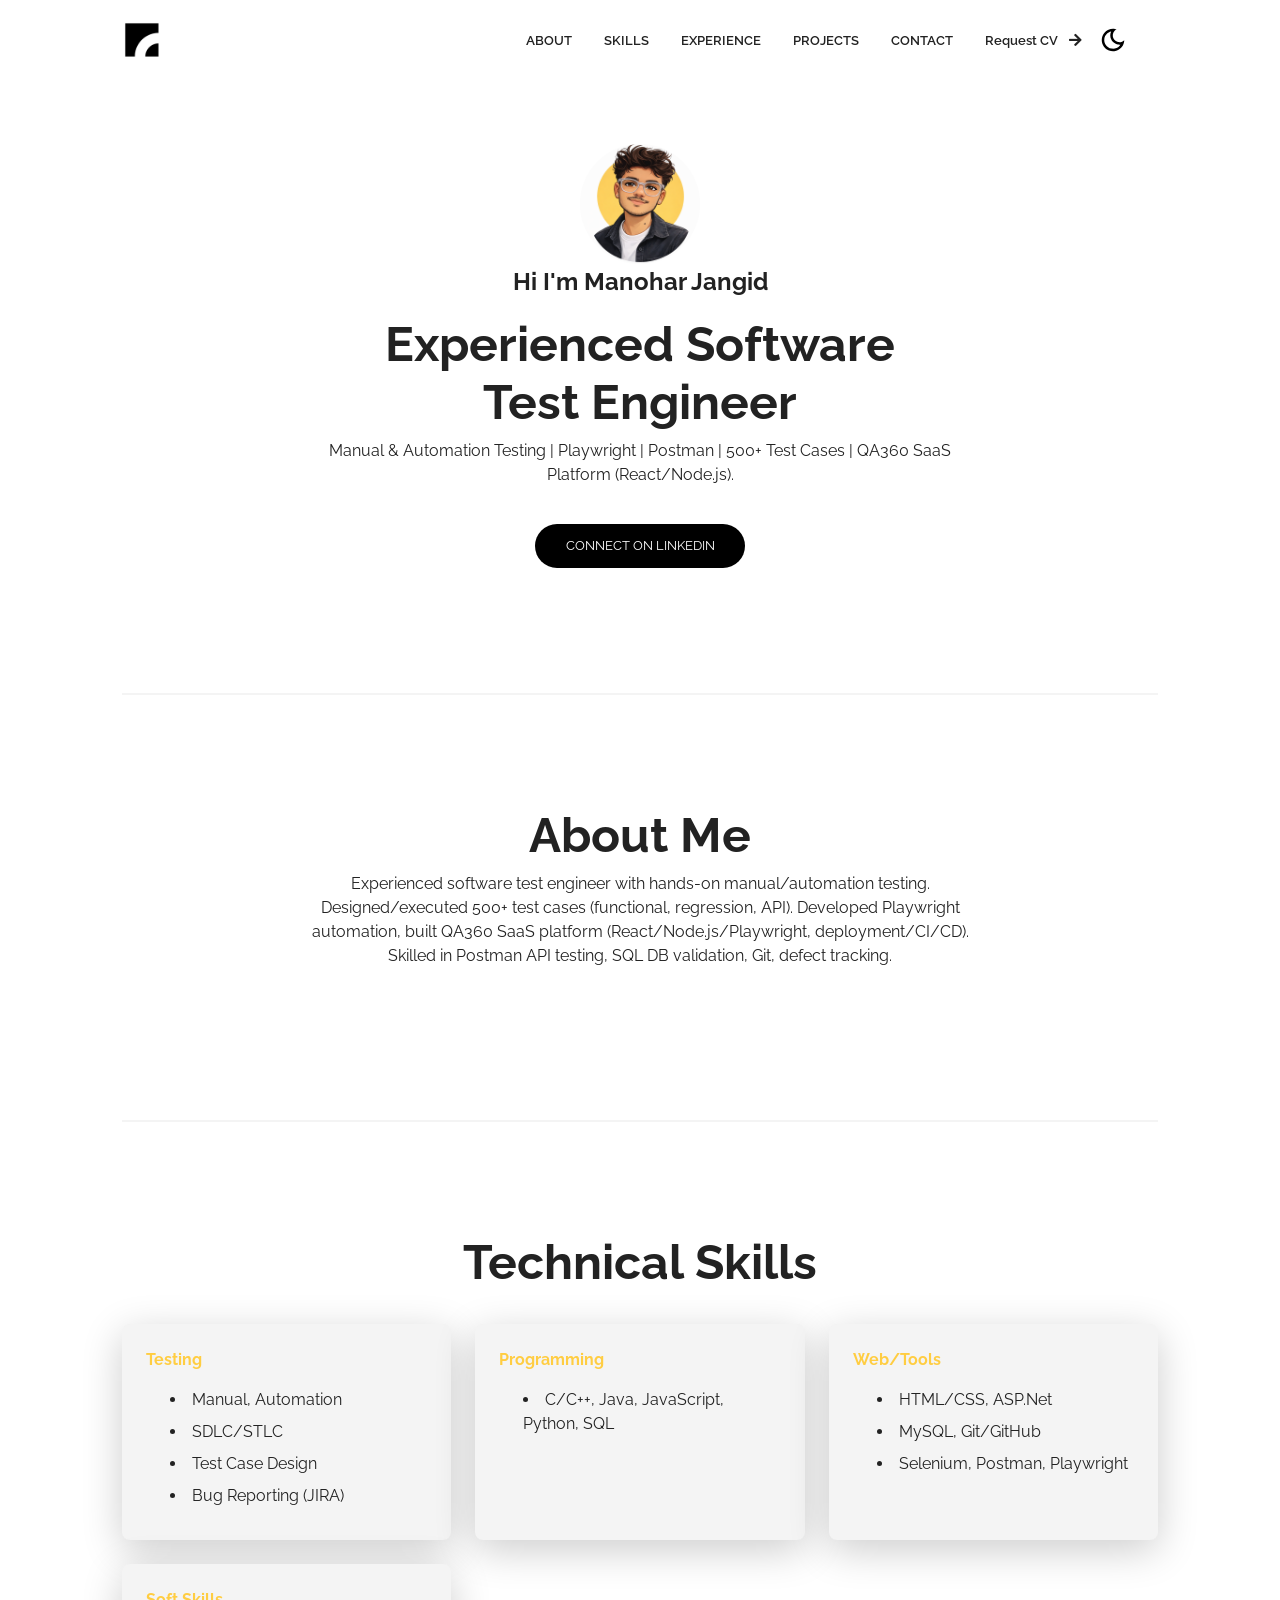
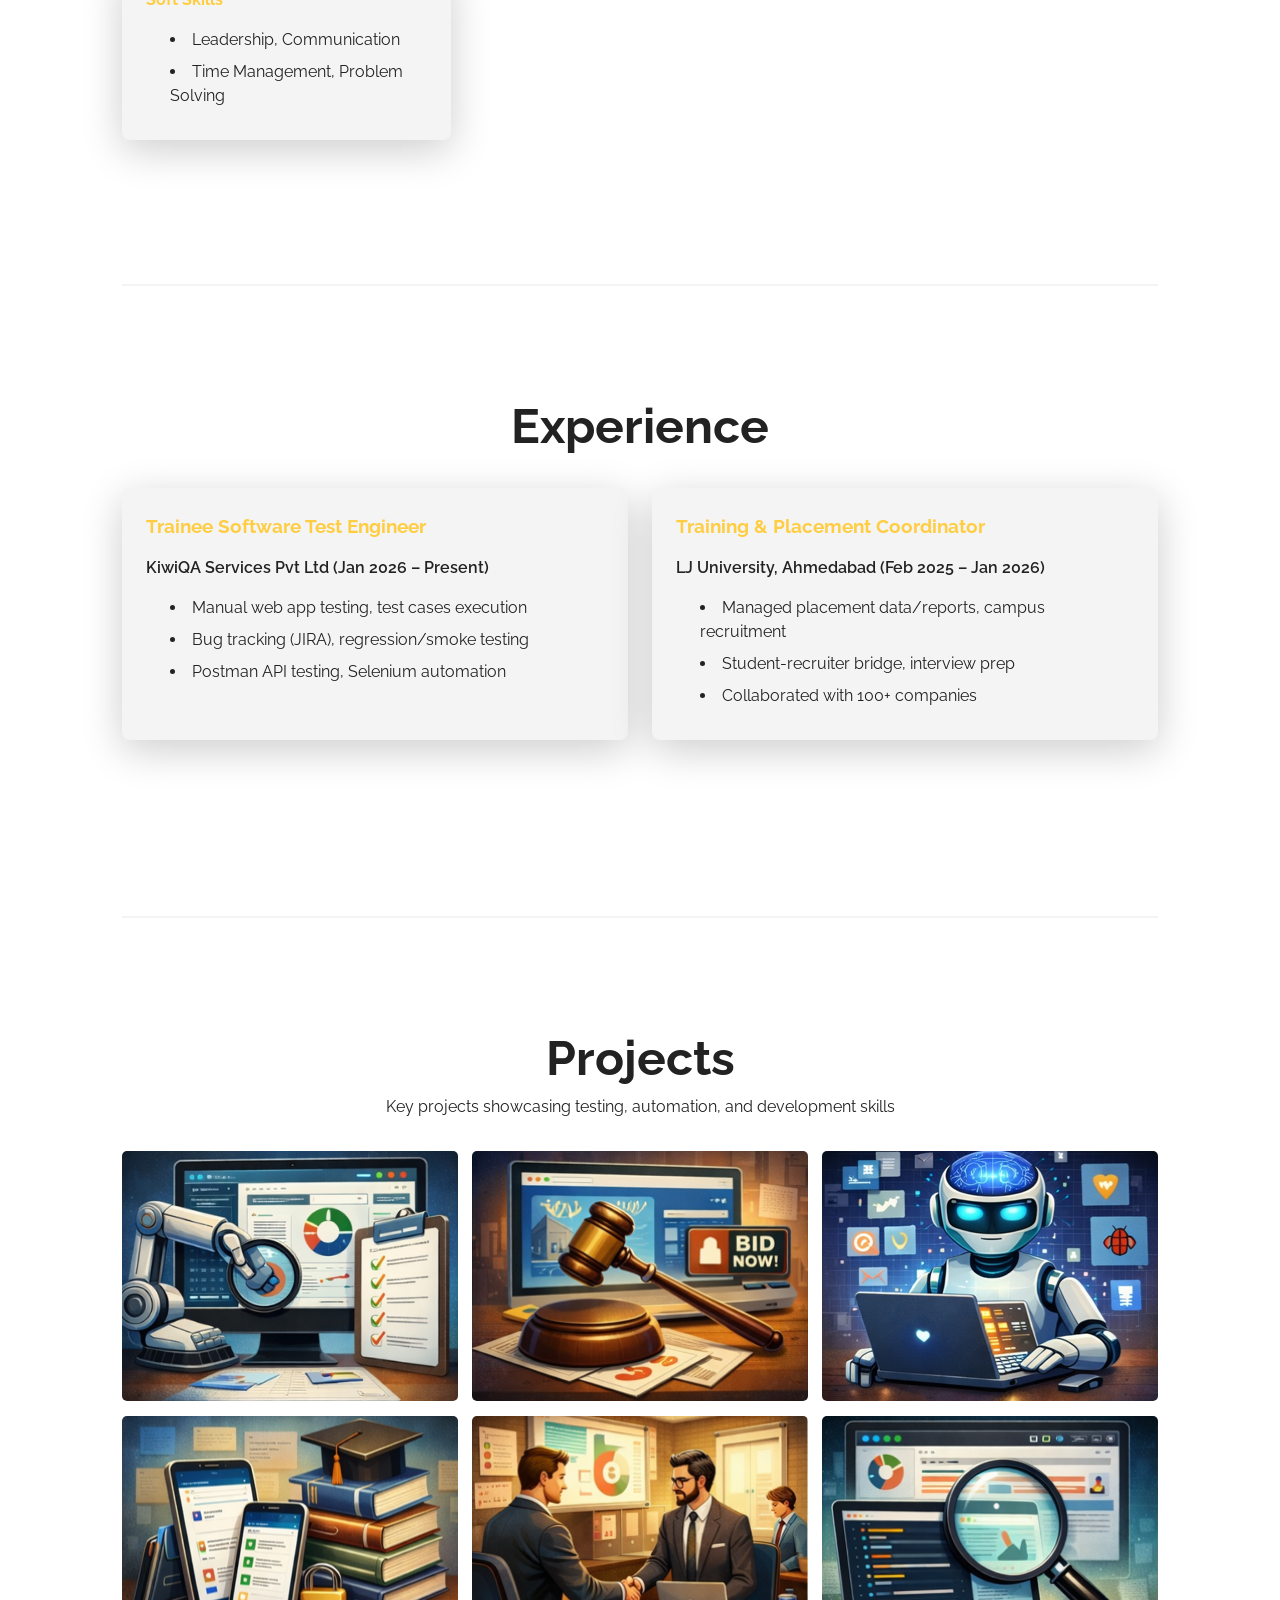
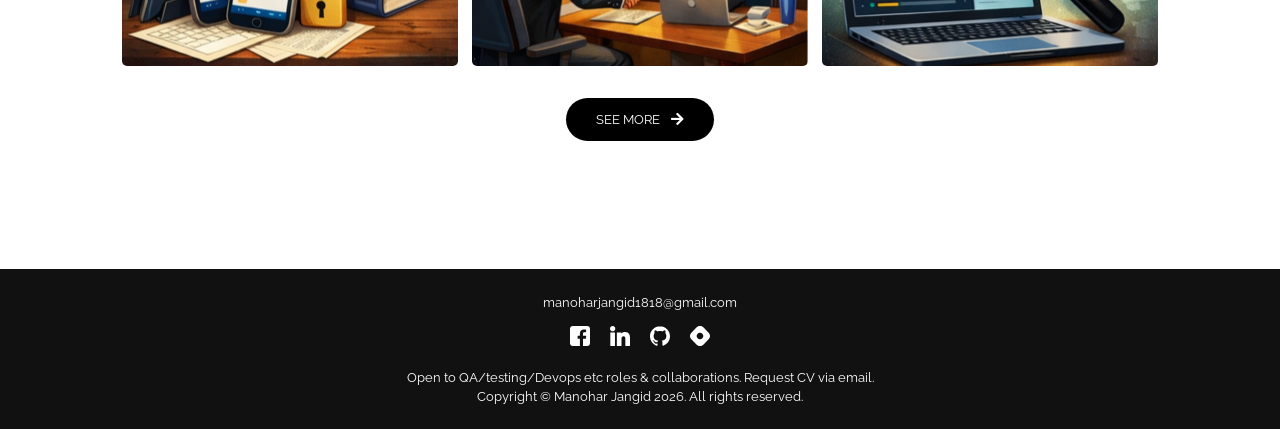
==== index.html @ 9feb2eea "Move to root for Pages" ====
<!DOCTYPE html>
<html lang="en">
  <head>
    <meta charset="UTF-8" />
    <meta http-equiv="X-UA-Compatible" content="IE=edge" />
    <meta name="viewport" content="width=device-width, initial-scale=1.0" />
    <!-- Primary Meta Tags -->
    <title>Manohar Jangid - QA Test Engineer</title>
    <meta name="title" content="Manohar Jangid - QA Test Engineer" />
    <meta
      name="description"
      content="Experienced Software Test Engineer | Manual & Automation Testing | Playwright | Postman | QA360 SaaS Platform | Open to opportunities."
    />

    <!-- Open Graph / Facebook -->
    <meta property="og:type" content="website" />
    <meta
      property="og:url"
      content="https://github.com/Manoharjangid1818"
    />
    <meta property="og:title" content="Manohar Jangid - QA Test Engineer" />
    <meta
      property="og:description"
      content="Experienced Software Test Engineer | Manual & Automation Testing | Playwright | Postman | QA360 SaaS Platform."
    />
    <meta
      property="og:image"
      content="https://avatars.githubusercontent.com/u/106391123?v=4"
    />

    <!-- Twitter -->
    <meta property="twitter:card" content="summary_large_image" />
    <meta
      property="twitter:url"
      content="https://github.com/Manoharjangid1818"
    />
    <meta property="twitter:title" content="Manohar Jangid - QA Test Engineer" />
    <meta
      property="twitter:description"
      content="Experienced Software Test Engineer | Playwright | Postman | QA360."
    />
    <meta
      property="twitter:image"
      content="https://avatars.githubusercontent.com/u/106391123?v=4"
    />

    <!-- Link -->
    <link
      rel="apple-touch-icon"
      sizes="180x180"
      href="assets/favicon/apple-touch-icon.png"
    />
    <link
      rel="icon"
      type="image/png"
      sizes="16x16"
      href="/assets/favicon/favicon-16x16.png"
    />
    <link
      rel="icon"
      type="image/png"
      sizes="32x32"
      href="assets/favicon/favicon-32x32.png"
    />
    <link
      rel="icon"
      type="image/png"
      sizes="192x192"
      href="assets/favicon/android-chrome-192x192.png"
    />
    <link
      rel="icon"
      type="image/png"
      sizes="512x512"
      href="assets/favicon/android-chrome-512x512.png"
    />
    <link rel="icon" type="image/x-icon" href="assets/favicon/favicon.ico" />
    <link rel="manifest" href="assets/favicon/site.webmanifest" />
    <link
      rel="stylesheet"
      href="https://use.fontawesome.com/releases/v5.15.4/css/all.css"
      integrity="sha384-DyZ88mC6Up2uqS4h/KRgHuoeGwBcD4Ng9SiP4dIRy0EXTlnuz47vAwmeGwVChigm"
      crossorigin="anonymous"
    />
    <link rel="stylesheet" href="css/style.css" />
<link rel="stylesheet" href="css/utilities.css" />

  </head>
  <body>
    <header id="hero">
      <!-- Navbar -->
      <nav class="navbar">
        <div class="container">
          <!-- Logo -->
<h1 id="logo">
            <a href="https://github.com/Manoharjangid1818"
              ><img src="./assets/logo.png" alt="Manohar Jangid"
            /></a>
          </h1>
          <!-- Navbar links -->
          <ul class="nav-menu">
            <li><a class="nav-link" href="#about">ABOUT</a></li>
            <li><a class="nav-link" href="#skills">SKILLS</a></li>
            <li><a class="nav-link" href="#experience">EXPERIENCE</a></li>
            <li><a class="nav-link" href="#projects">PROJECTS</a></li>
            <li><a class="nav-link" href="#footer">CONTACT</a></li>
            <li><a class="nav-link" href="mailto:manoharjangid1818@gmail.com" class="btn btn-primary">Request CV <i class="fas fa-arrow-right"></i></a></li>

            <!-- Toggle switch -->
            <div class="theme-switch">
              <input type="checkbox" id="switch" />
              <label class="toggle-icons" for="switch">
                <img class="moon" src="assets/moon.svg" />
                <img class="sun" src="assets/sun.svg" />
              </label>
            </div>
            <!-- Hamburger menu -->
          </ul>
          <div class="hamburger">
            <span class="bar"></span>
            <span class="bar"></span>
            <span class="bar"></span>
          </div>
        </div>
      </nav>

      <section class="header-container">
        <img
          class="profile-image"
          src="css/Images/Images/Me.png"
          alt="Manohar Jangid Profile"
        />
        <h1>Hi I'm Manohar Jangid</h1>

        <div class="content-text">
          <h2>Experienced Software</h2>
          <h2>Test Engineer</h2>

          <p>
            Manual & Automation Testing | Playwright | Postman | 500+ Test Cases | QA360 SaaS Platform (React/Node.js).
          </p>
        </div>
        <a
          href="https://www.linkedin.com/in/manohar-jangid/"
          class="btn btn-secondary"
          target="_blank" rel="noopener noreferrer"
          >Connect on LinkedIn</a
        >
      </section>
    </header>

    <!-- About -->
    <section id="about" class="about-container container">
      <div class="division"></div>
      <div class="content-text">
        <h2>About Me</h2>
        <p>Experienced software test engineer with hands-on manual/automation testing. Designed/executed 500+ test cases (functional, regression, API). Developed Playwright automation, built QA360 SaaS platform (React/Node.js/Playwright, deployment/CI/CD). Skilled in Postman API testing, SQL DB validation, Git, defect tracking.</p>
      </div>
    </section>

    <!-- Skills -->
    <section id="skills" class="skills-container container">
      <div class="division"></div>
      <div class="content-text">
        <h2>Technical Skills</h2>
        <div class="skills-grid">
          <div class="skill-group">
            <h4>Testing</h4>
            <ul>
              <li>Manual, Automation</li>
              <li>SDLC/STLC</li>
              <li>Test Case Design</li>
              <li>Bug Reporting (JIRA)</li>
            </ul>
          </div>
          <div class="skill-group">
            <h4>Programming</h4>
            <ul>
              <li>C/C++, Java, JavaScript, Python, SQL</li>
            </ul>
          </div>
          <div class="skill-group">
            <h4>Web/Tools</h4>
            <ul>
              <li>HTML/CSS, ASP.Net</li>
              <li>MySQL, Git/GitHub</li>
              <li>Selenium, Postman, Playwright</li>
            </ul>
          </div>
          <div class="skill-group">
            <h4>Soft Skills</h4>
            <ul>
              <li>Leadership, Communication</li>
              <li>Time Management, Problem Solving</li>
            </ul>
          </div>
        </div>
      </div>
    </section>

    <!-- Experience -->
    <section id="experience" class="experience-container container">
      <div class="division"></div>
      <div class="content-text">
        <h2>Experience</h2>
        <article class="experience-grid">
          <div class="exp-card">
            <h3>Trainee Software Test Engineer</h3>
            <h4>KiwiQA Services Pvt Ltd (Jan 2026 – Present)</h4>
            <ul>
              <li>Manual web app testing, test cases execution</li>
              <li>Bug tracking (JIRA), regression/smoke testing</li>
              <li>Postman API testing, Selenium automation</li>
            </ul>
          </div>
          <div class="exp-card">
            <h3>Training & Placement Coordinator</h3>
            <h4>LJ University, Ahmedabad (Feb 2025 – Jan 2026)</h4>
            <ul>
              <li>Managed placement data/reports, campus recruitment</li>
              <li>Student-recruiter bridge, interview prep</li>
              <li>Collaborated with 100+ companies</li>
            </ul>
          </div>
        </article>
      </div>
    </section>

    <!-- Projects -->
    <section id="projects" class="project-container container">
      <div class="division"></div>
      <div class="content-text">
        <h2>Projects</h2>
        <p>Key projects showcasing testing, automation, and development skills</p>
      </div>

      <article class="project">
        <!-- Project 1 -->
        <div href="" class="card">
          <div class="project-info">
            <div class="project-bio">
<h3>QA360 – SaaS Platform</h3>
              <p>QA automation platform with real-time testing insights.</p>
            </div>

            <div class="project-link">
              <a href="https://github.com/Manoharjangid1818/QA360" target="_blank" rel="noopener noreferrer"><i class="fab fa-github"></i></a>
              <a href="#" target="_blank" rel="noopener noreferrer"><i class="fas fa-globe"></i></a>
            </div>
          </div>
        </div>

        <!-- Project 2 -->
        <div href="" class="card">
          <div class="project-info">
            <div class="project-bio">
<h3>QuickBid</h3>
              <p>Online auction app with full testing coverage.</p>
            </div>

            <div class="project-link">
              <a href="https://github.com/Manoharjangid1818/QuickBid" target="_blank" rel="noopener noreferrer"><i class="fab fa-github"></i></a>
              <a href="#" target="_blank" rel="noopener noreferrer"><i class="fas fa-globe"></i></a>
            </div>
          </div>
        </div>

        <!-- Porject 3 -->
        <div href="" class="card">
          <div class="project-info">
            <div class="project-bio">
<h3>TestForge AI</h3>
              <p>AI tool for automated test case generation.</p>
            </div>

            <div class="project-link">
              <a href="https://github.com/Manoharjangid1818/HireHub" target="_blank" rel="noopener noreferrer"><i class="fab fa-github"></i></a>
              <a href="#" target="_blank" rel="noopener noreferrer"><i class="fas fa-globe"></i></a>
            </div>
          </div>
        </div>

        <!-- Project 4 -->
        <div href="" class="card">
          <div class="project-info">
            <div class="project-bio">
<h3>Note Bank</h3>
              <p>Secure platform for sharing study notes.</p>
            </div>

            <div class="project-link">
              <a href="https://github.com/Manoharjangid1818/NoteBank" target="_blank" rel="noopener noreferrer"><i class="fab fa-github"></i></a>
              <a href="#" target="_blank" rel="noopener noreferrer"><i class="fas fa-globe"></i></a>
            </div>
          </div>
        </div>

        <!-- Project 5 -->
        <div href="" class="card">
          <div class="project-info">
            <div class="project-bio">
<h3>Placement Cell</h3>
              <p>System for managing students and recruiters.</p>
            </div>

            <div class="project-link">
              <a href="https://github.com/Manoharjangid1818/PlacementCell" target="_blank" rel="noopener noreferrer"><i class="fab fa-github"></i></a>
              <a href="#" target="_blank" rel="noopener noreferrer"><i class="fas fa-globe"></i></a>
            </div>
          </div>
        </div>

        <!-- Project 6 -->
        <div href="" class="card">
          <div class="project-info">
            <div class="project-bio">
<h3>Inspecta</h3>
              <p>Automated web monitoring using Playwright.</p>
            </div>

            <div class="project-link">
              <a href="#" target="_blank"><i class="fab fa-github"></i></a>
              <a href="#" target="_blank"><i class="fas fa-globe"></i></a>
            </div>
          </div>
        </div>
      </article>

      <a href="https://github.com/Manoharjangid1818?tab=repositories" class="btn btn-secondary"
        target="_blank" rel="noopener noreferrer">See More <i class="fas fa-arrow-right"></i
      ></a>
    </section>

    <footer id="footer">
      <div class="container">
        <a href="mailto:manoharjangid1818@gmail.com">manoharjangid1818@gmail.com</a>
        <!-- Social links -->
        <div class="social">
          <a href="https://instagram.com/manohar_suthar18" target="_blank" rel="noopener noreferrer"><img src="./assets/facebook-icon.svg" alt="Instagram" /></a>

          <a href="https://www.linkedin.com/in/manohar-jangid/" target="_blank" rel="noopener noreferrer"><img src="./assets/linkedin-icon.svg" alt="Linkedin" /></a>
          <a href="https://github.com/Manoharjangid1818" target="_blank" rel="noopener noreferrer"><img src="./assets/github-icon.svg" alt="GitHub" /></a>
          <a href="https://hashnode.com/@StaticVar18" target="_blank" rel="noopener noreferrer"><img src="./assets/hashnode-icon.svg" alt="Hashnode" /></a>
        </div>
<p>Open to QA/testing/Devops etc roles & collaborations. Request CV via email.</p>
        <p>Copyright &copy; Manohar Jangid <span id="datee"></span>. All rights reserved.</p>
      </div>
    </footer>
    <script src="js/script.js"></script>
  </body>
</html>
---- css/style.css ----
/* This is the required project styling. Will contain essential CSS styles like:
   * Flex property
   * Grid layout
   * Cards and sections
*/

@import url(https://fonts.googleapis.com/css?family=Raleway:100,200,300,regular,500,600,700,800,900,100italic,200italic,300italic,italic,500italic,600italic,700italic,800italic,900italic);

/* variables */
:root {
  /* Colors */
  --primary-color: #ffcd42;
  --secondary-color: #ffd35c;
  --bg-primary: #ffffff;
  --text-color: #222222;
  --text-color-two: #ffffff;
  --bg-secondary: #000000;
  --card-background: #f4f4f4;
  --bg-secondary-two: #111111;

  --shadow: 0 10px 40px rgba(0, 0, 0, 0.2);

  /* Font Weight */
  --weight-small: 400;
  --weight-semibold: 600;
  --weight-bold: 800;

  /* Max width */
  --width-small: 600px;
  --width-medium: 1100px;
  --width-large: 1300px;
}

[data-theme="dark"] {
  --primary-color: #ffcd42;
  --secondary-color: #ffd35c;
  --bg-primary: #000000;
  --text-color: #ffffff;
  --text-color-two: #222222;
  --bg-secondary: #ffffff;
  --card-background: #111111;
  --bg-secondary-two: #f4f4f4;
  --shadow: 0 2px 10px rgba(95, 95, 95, 0.2);
}

html {
  font-size: 100%;
  scroll-behavior: smooth;
}

/* Reset default styling */
* {
  margin: 0;
  padding: 0;
  box-sizing: border-box;
}

ul {
  list-style: none;
}

a {
  text-decoration: none;
  color: var(--text-color);
}

/* Main styling */
body {
  background: var(--bg-primary);
  color: var(--text-color);
  font-family: "Raleway", sans-serif;
  line-height: 1.5;
}

/* Navbar */
.navbar {
  position: fixed;
  top: 0;
  left: 0;
  right: 0;
  z-index: 20;
  background: var(--bg-primary);
}

.navbar .container {
  display: flex;
  align-items: center;
  justify-content: space-between;
  z-index: 20;
  height: 80px;
  width: 100%;
}

.navbar .nav-menu {
  display: flex;
  align-items: center;
  background: var(--bg-primary);
}

.navbar .nav-link {
  margin: 0 1rem;
  font-size: 0.8rem;
  font-weight: var(--weight-semibold);
}

.navbar #logo img {
  display: block;
  width: 40px;
}

.navbar .btn {
  margin-right: 1.5rem;
}

.fas.fa-arrow-right {
  margin-left: 0.5rem;
  font-size: 0.9rem;
}

/* hamburger */
.hamburger {
  margin-bottom: 0.1rem;
  display: none;
}

.bar {
  display: block;
  width: 23px;
  height: 3px;
  margin: 4px auto;
  transition: all 0.3s ease-in-out;
  border-radius: 30px;
  background-color: var(--bg-secondary);
}

/* Hero section */
#hero {
  display: flex;
  flex-direction: column;
  height: 100%;
}

.profile-image {
  width: 120px;
  height: 120px;
  object-fit: cover;
  border-radius: 50%;
  animation: bounce 1s infinite alternate;
}

@keyframes bounce {
  from {
    transform: translateY(0px);
  }

  to {
    transform: translateY(-10px);
  }
}

.division {
  width: 100%;
  height: 2px;
  background-color: var(--card-background);
  margin: 5.5rem 0;
}

/* New sections */
.about-container, .skills-container, .experience-container, .project-container {
  display: flex;
  flex-direction: column;
  margin: 2rem auto 5rem;
}

.skills-grid, .experience-grid {
  display: grid;
  grid-template-columns: repeat(auto-fit, minmax(250px, 1fr));
  gap: 1.5rem;
  margin-top: 2rem;
}

.skill-group, .exp-card {
  background: var(--card-background);
  padding: 1.5rem;
  border-radius: 8px;
  box-shadow: var(--shadow);
}

.skill-group h4, .exp-card h3 {
  margin-bottom: 1rem;
  color: var(--primary-color);
}

.skill-group, .exp-card {
  text-align: left;
}
.skill-group ul, .exp-card ul {
  list-style: disc inside;
  padding-left: 1.5rem;
  margin: 0;
}
.skill-group li, .exp-card li {
  margin-bottom: 0.5rem;
}

.exp-card h4 {
  color: var(--text-color);
  font-weight: var(--weight-semibold);
  margin-bottom: 1rem;
}
/* Projects */
#projects {
  display: flex;
  flex-direction: column;
  margin: 2rem auto 5rem;
}

#projects .btn {
  align-self: center;
  margin: 2rem 0;
}

.project {
  display: grid;
  grid-template-columns: repeat(3, 1fr);
  grid-auto-rows: minmax(250px, auto);
  grid-gap: 0.9rem;
}

.card .project-bio p {
  font-size: 0.83rem;
}

.card .project-bio h3 {
  font-size: 0.9rem;
}

.project-info {
  display: flex;
  justify-content: space-between;
  opacity: 0;
  position: relative;
  transition: 0.5s ease-in-out;
}

.project-bio {
  display: flex;
  flex-direction: column;
  justify-content: flex-end;
  position: relative;
  top: 160px;
  left: 10px;
}

/* Footer */
#footer {
  background: #111111;
}

#footer .container {
  display: flex;
  flex-direction: column;
  align-items: center;
  justify-content: center;
  color: #ffffff;
  min-height: 160px;
  text-align: center;
}

#footer a {
  font-size: 0.8rem;
  color: #fff;
}

#footer a:hover {
  opacity: 0.6;
}

#footer .social {
  margin: 0.9rem 0;
}

#footer .social img {
  width: 20px;
  height: 20px;
}

#footer .social a {
  margin: 0 0.5rem;
}

#footer p {
  font-size: 0.8rem;
}

/* Responsiveness */

@media (max-width: 1000px) {
  .project {
    display: grid;
    grid-template-columns: repeat(2, 1fr);
  }
}

@media (max-width: 768px) {
}

@media (max-width: 670px) {
  .navbar .nav-menu {
    position: fixed;
    right: -100vw;
    top: 4.5rem;
    flex-direction: column;
    width: calc(80% - 10px);
    transition: 0.3s;
    box-shadow: var(--shadow);
    padding: 2rem;
    border-radius: 5px;
    align-items: flex-start;
  }

  .navbar .btn {
    margin: 0;
    margin-top: 1rem;
  }

  .nav-menu.active {
    right: 20px;
  }

  .nav-menu .nav-link {
    font-size: 0.9rem;
    margin: 0 0.2rem;
  }

  .nav-menu li {
    margin-bottom: 0.5rem;
    width: 100%;
  }

  .nav-menu .btn {
    width: 100%;
    text-align: center;
    margin-top: 0.5rem;
  }

  .hamburger {
    display: block;
    cursor: pointer;
    padding: 0.2rem 0.4rem;
  }

  .hamburger.active {
    border: 1px dotted gray;
  }

  .hamburger.active .bar:nth-child(2) {
    opacity: 0;
  }

  .hamburger.active .bar:nth-child(1) {
    transform: translateY(6px) rotate(45deg);
  }

  .hamburger.active .bar:nth-child(3) {
    transform: translateY(-8px) rotate(-45deg);
  }
}

@media (max-width: 600px) {
  .project {
    display: grid;
    grid-template-columns: 1fr;
  }

  .header-container .btn {
    border-radius: 5px;
    width: 80%;
  }
}
---- css/utilities.css ----
/* ?This is where reusable styling of this template will be. 
   !Will contain things like:
   * Button styling
   * Background color styling
   * padding and margin
*/

.container {
  max-width: var(--width-medium);
  margin: 0 auto;
  padding: 1rem 2rem;
}

h1::selection,
h2::selection {
  color: #111;
  background: var(--primary-color);
}

/* Buttons */
.btn {
  display: inline-block;
  padding: 0.75rem 1.9rem;
  border-radius: 30px;
  text-transform: uppercase;
  font-size: 0.82rem;
  transition: 0.3s;
}

.btn-primary {
  background: var(--primary-color);
  color: #000000;
}

.btn-secondary {
  margin: 5px 0;
  background-color: var(--bg-secondary);
  color: var(--bg-primary);
}

/* add hover to resume button */
.btn-primary:hover {
  background: var(--secondary-color);
}

/* Dark mode toggle */
#switch {
  display: none;
}

.toggle-icons {
  display: flex;
  justify-content: space-between;
  align-items: center;
  cursor: pointer;
}

.toggle-icons > img {
  transition: 0.6s cubic-bezier(0.23, 1, 0.32, 1);
  width: 30px;
}

.moon {
  transform: rotate(10deg);
}

#switch:checked + .toggle-icons .moon {
  transform: rotate(250deg);
}

#switch:checked + .toggle-icons .sun {
  transform: rotate(100deg);
}

/* Header Container */
.header-container {
  display: flex;
  flex-direction: column;
  align-items: center;
  justify-content: center;
  margin-top: 8rem;
  padding: 1rem;
}

.header-container > div {
  margin-top: 1rem;
}

.content-text {
  text-align: center;
  margin: 1.5rem 0;
}

.content-text h2 {
  font-size: 3rem;
  line-height: 1.2;
  transition: 0.2s ease-in-out;
}

.content-text p {
  padding: 0.5rem;
  margin: 0 auto;
  max-width: 700px;
}

/* Project cards */
.card {
  padding: 1rem;
  background: var(--card-background);
  color: #ffffff;
  border-radius: 5px;
  transition: 0.4s ease-in-out;
  cursor: pointer;
}

.card a {
  color: #ffffff;
  transition: 0.25s ease-in-out;
  font-size: 1.1rem;
  margin-right: 0.3rem;
}

.card a:hover {
  color: var(--primary-color);
}

.card:hover {
  box-shadow: inset 0 100px 1000px 10px rgba(0, 0, 0, 0.8);
}

.card:hover .project-info {
  opacity: 1;
}

/* Project Images */

/* project 1 */
.card:nth-child(1) {
  background: url('Images/Images/QA360.png') center center/cover;
}

/* Project 2 */
.card:nth-child(2) {
  background: url('./Images/Images/Quickbid.png') center center/cover;
}

/* Project 3 */
.card:nth-child(3) {
  background: url('./Images/Images/Testforge.png') center center/cover;
}

/* Project 4 */
.card:nth-child(4) {
  background: url('./Images/Images/Notebank.png') center center/cover;
}

/* Project 5 */
.card:nth-child(5) {
  background: url('./Images/Images/Placement.png') center center/cover;
}

/* Project 6 */
.card:nth-child(6) {
  background: url('./Images/Images/Inspecta.png') center center/cover;
}

/* Media Queries */
@media (max-width: 768px) {
  .header-container {
    margin-top: 7rem;
    text-align: center;
  }

  .content-text h2 {
    font-size: 2.5rem;
  }
}
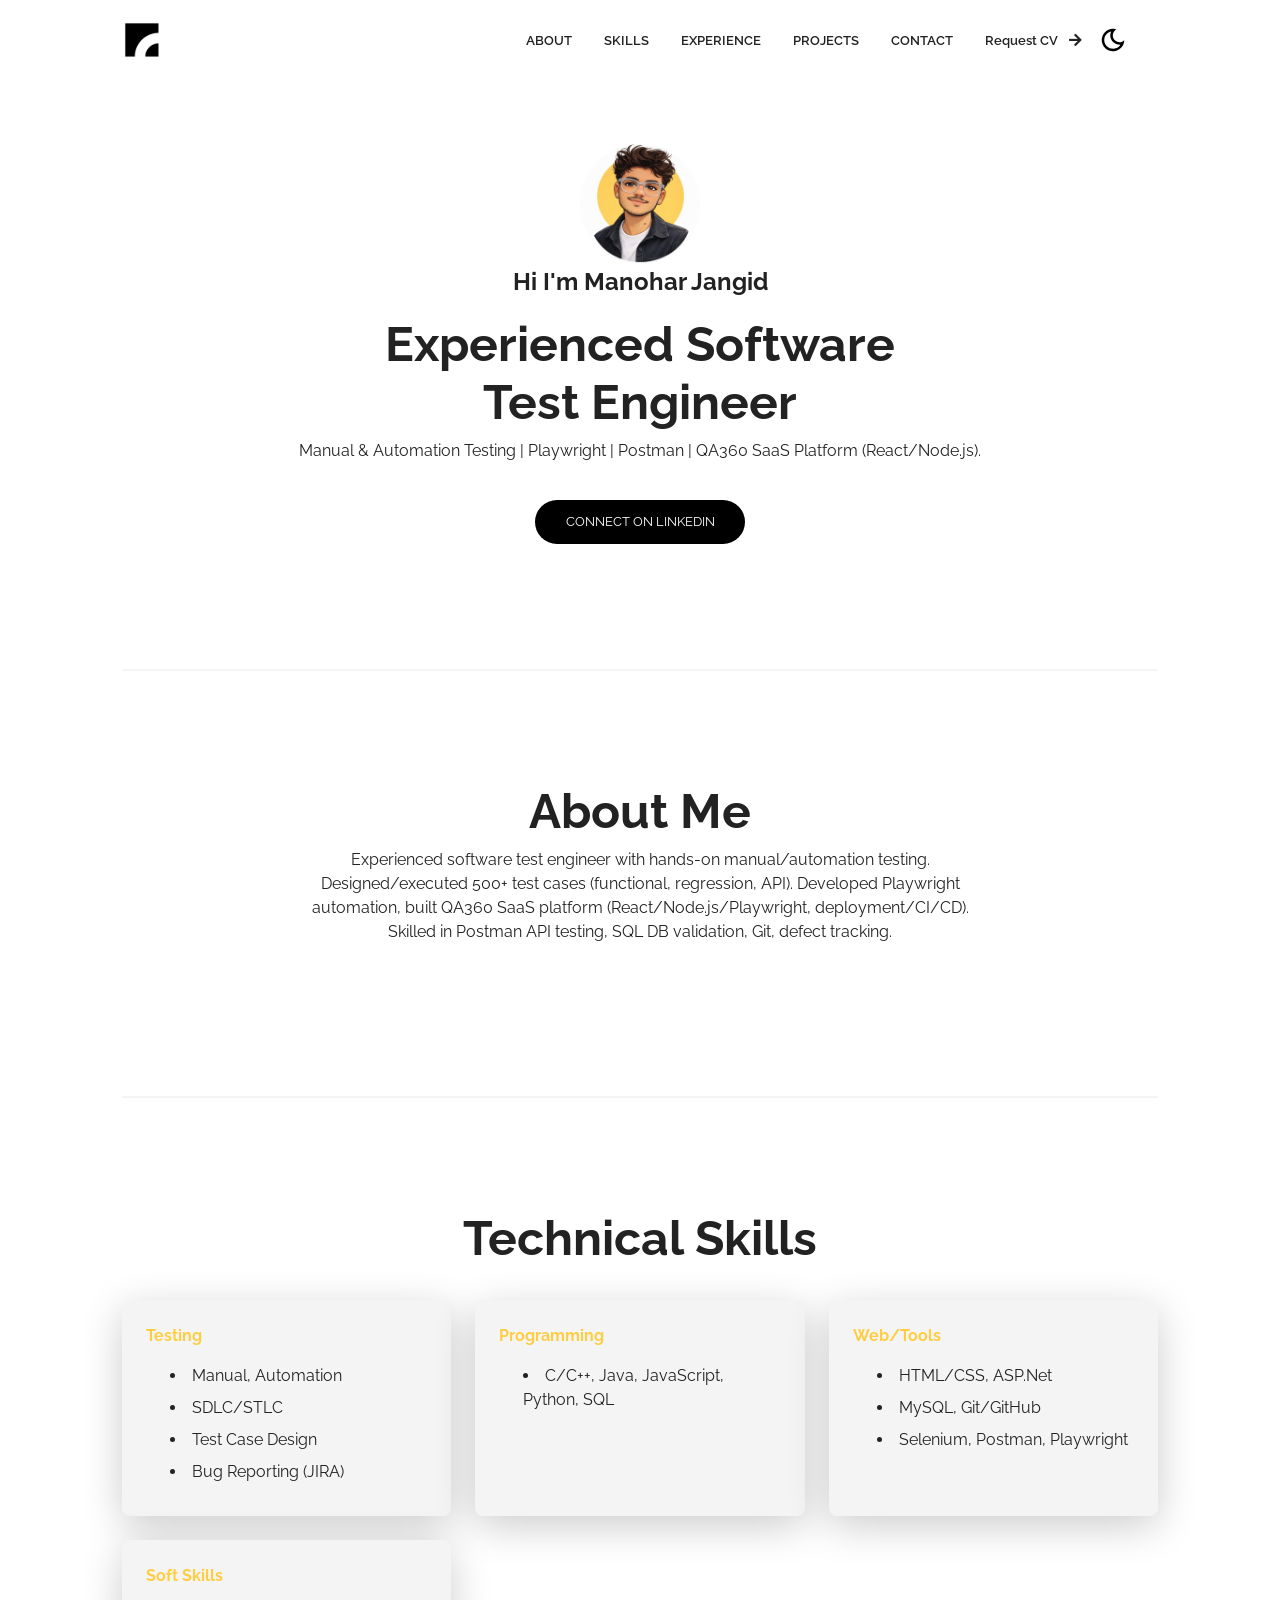
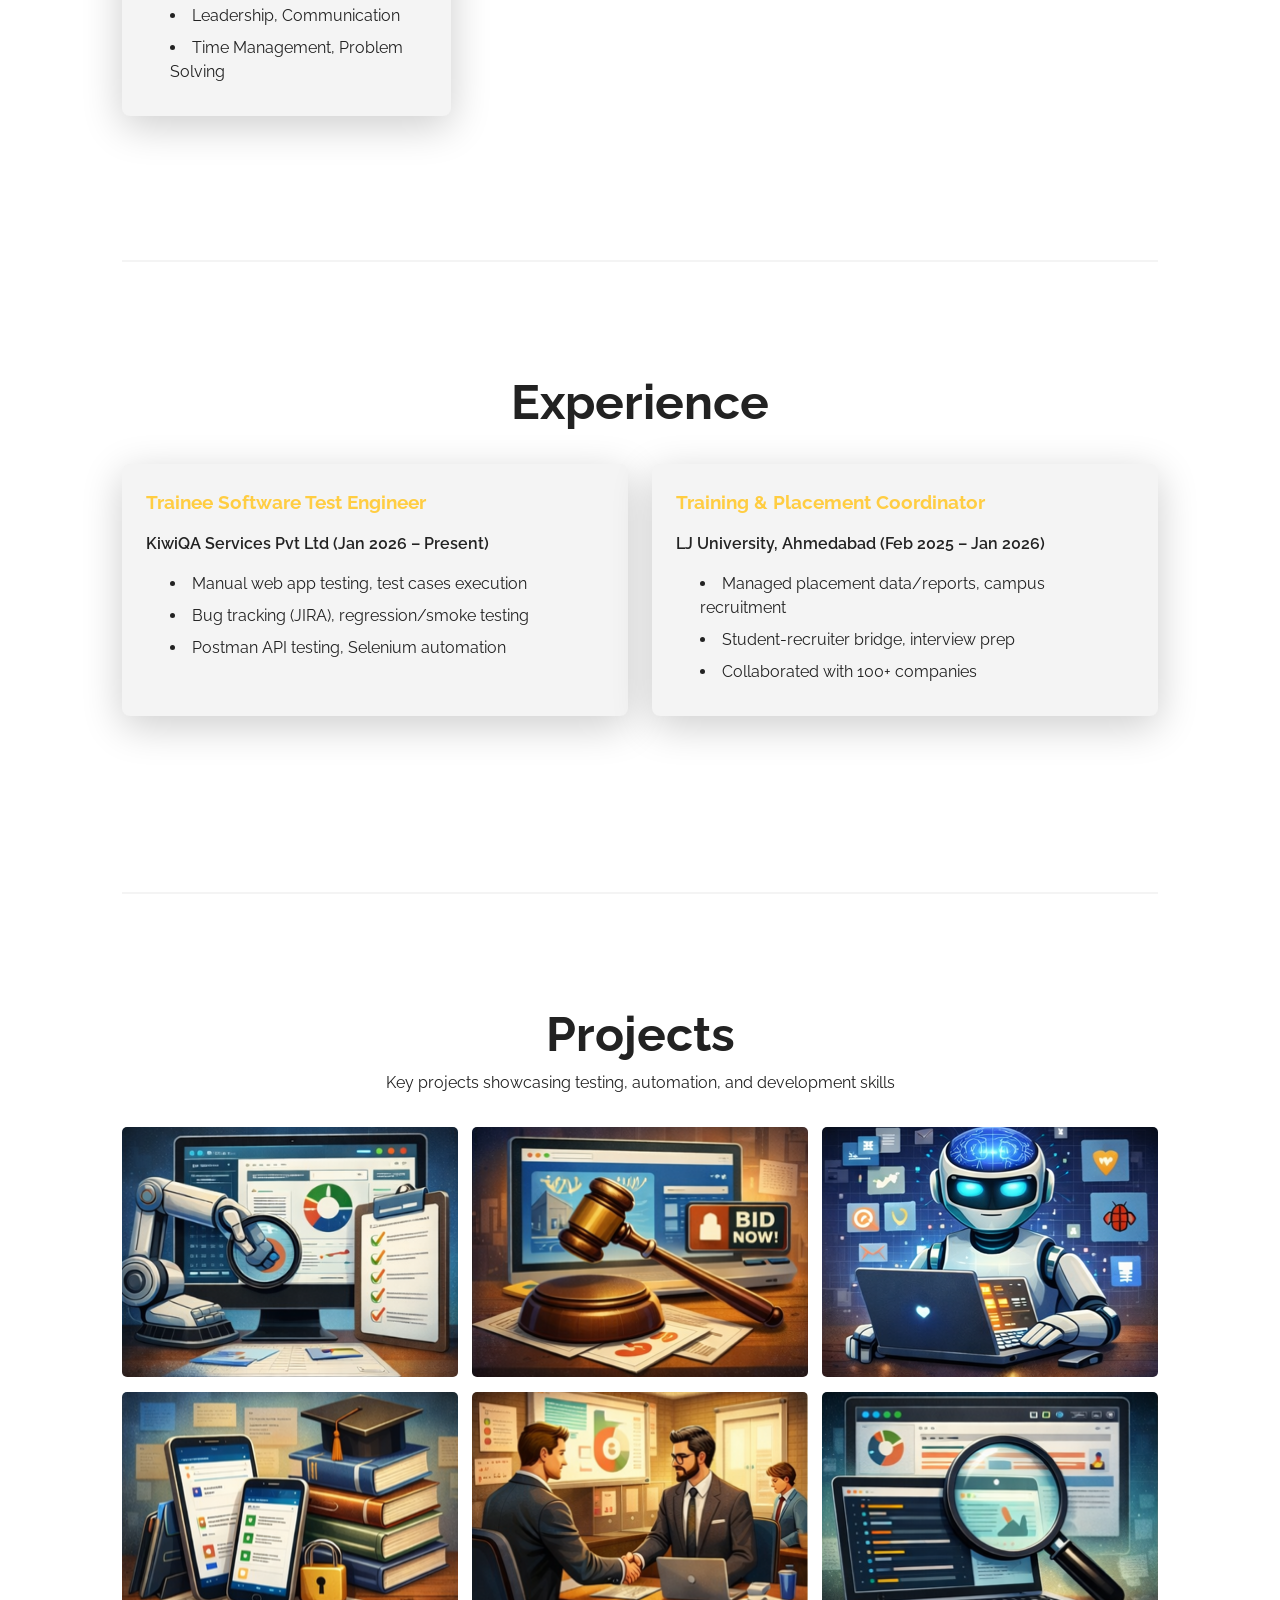
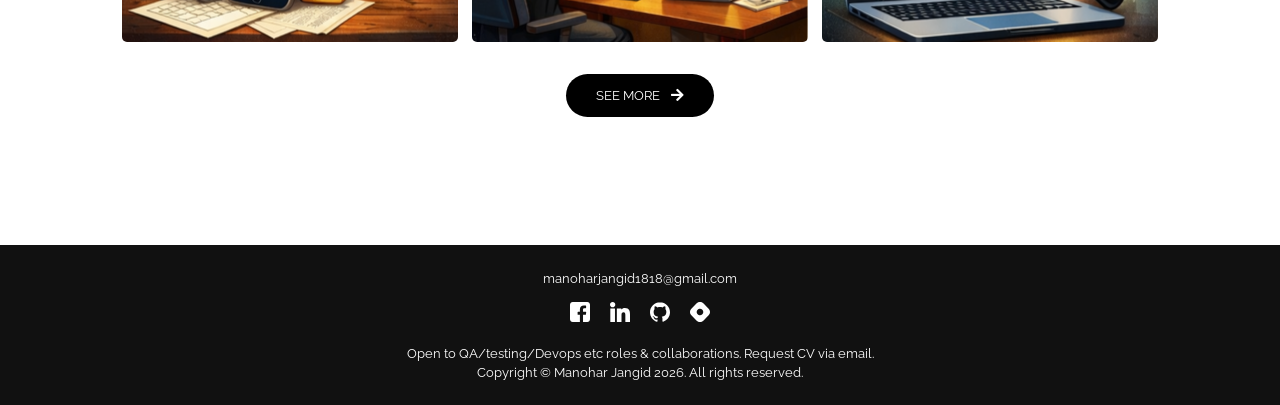
==== commit 66f5a0de: "Update hero description remove 500+ test cases" ====
--- a/index.html
+++ b/index.html
@@ -137,7 +137,7 @@
           <h2>Test Engineer</h2>
 
           <p>
-            Manual & Automation Testing | Playwright | Postman | 500+ Test Cases | QA360 SaaS Platform (React/Node.js).
+            Manual & Automation Testing | Playwright | Postman | QA360 SaaS Platform (React/Node.js).
           </p>
         </div>
         <a
